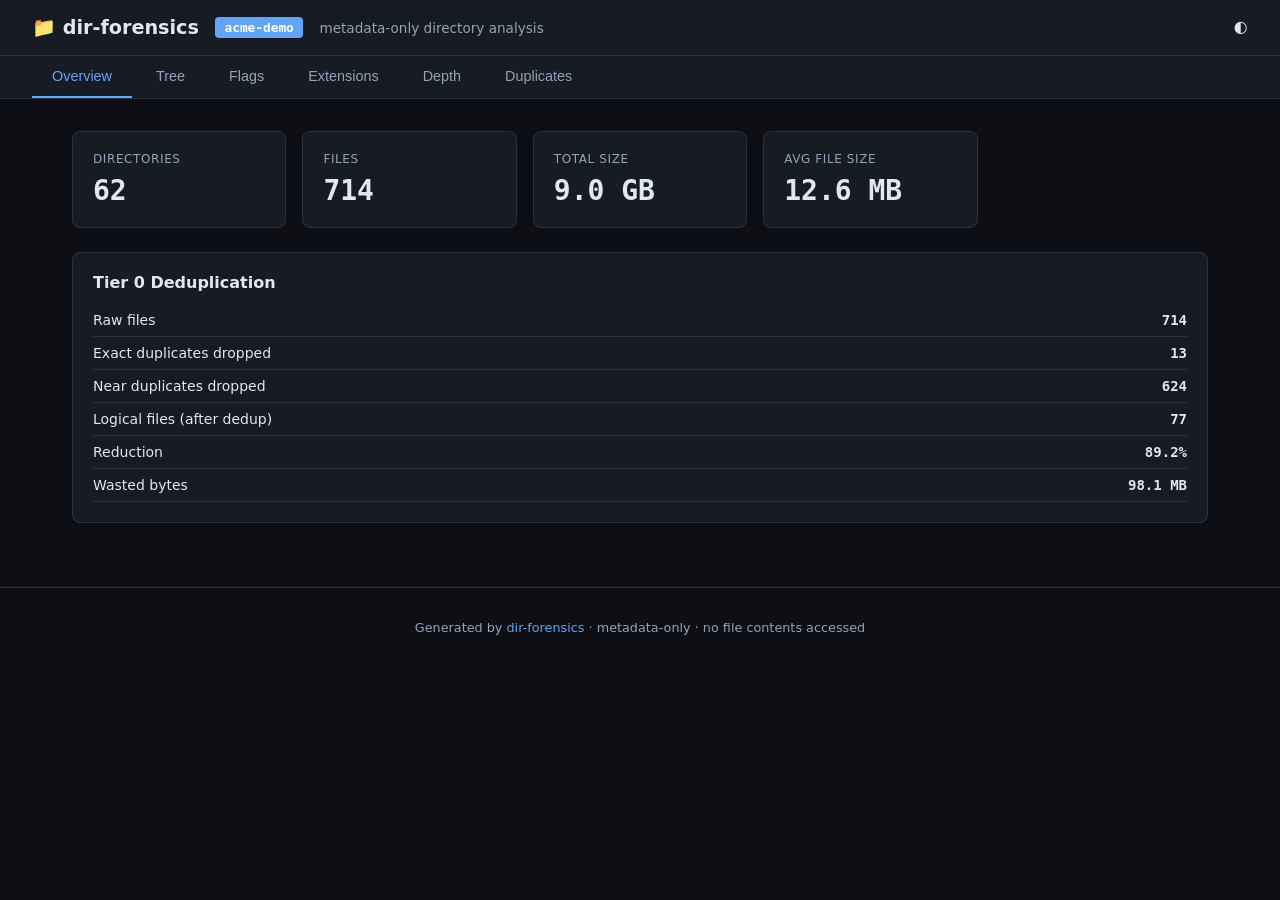
==== docs/demo/index.html @ 6485199d "docs: add static demo viewer for GitHub Pages - Synthetic acme-demo dataset (714 files, 62 dirs) - S" ====
<!DOCTYPE html>
<html lang="en" data-theme="dark">
<head>
  <meta charset="UTF-8">
  <meta name="viewport" content="width=device-width, initial-scale=1.0">
  <title>dir-forensics — acme-demo</title>
  <link rel="stylesheet" href="./styles.css">
</head>
<body>
  <header>
    <h1>📁 dir-forensics</h1>
    <span class="case-badge">acme-demo</span>
    <span class="meta">metadata-only directory analysis</span>
    <span style="margin-left:auto;cursor:pointer;user-select:none" onclick="document.documentElement.dataset.theme = document.documentElement.dataset.theme === 'dark' ? 'light' : 'dark'">🌓</span>
  </header>

  <nav class="tabs">
    <button class="tab active" data-tab="overview">Overview</button>
    <button class="tab" data-tab="tree">Tree</button>
    <button class="tab" data-tab="flags">Flags</button>
    <button class="tab" data-tab="ext">Extensions</button>
    <button class="tab" data-tab="depth">Depth</button>
    <button class="tab" data-tab="dupes">Duplicates</button>
  </nav>

  <main>
    <!-- Overview -->
    <section id="tab-overview" class="tab-panel active">
      <div class="grid" id="overview-cards"></div>
      <div id="tier0-panel"></div>
    </section>

    <!-- Tree -->
    <section id="tab-tree" class="tab-panel">
      <div class="controls"><input class="search-input" id="tree-filter" placeholder="Filter tree nodes..."></div>
      <div id="tree-container"></div>
    </section>

    <!-- Flags -->
    <section id="tab-flags" class="tab-panel">
      <div id="flags-summary"></div>
      <div class="card" style="margin-bottom:1rem"><div id="flags-chart"></div></div>
      <div id="flags-table"></div>
    </section>

    <!-- Extensions -->
    <section id="tab-ext" class="tab-panel">
      <div class="controls"><input class="search-input" id="ext-filter" placeholder="Filter extensions..."></div>
      <div class="card" style="margin-bottom:1rem"><div id="ext-chart"></div></div>
      <div id="ext-table"></div>
    </section>

    <!-- Depth -->
    <section id="tab-depth" class="tab-panel">
      <div class="card" style="margin-bottom:1rem"><div id="depth-chart"></div></div>
      <div id="depth-table"></div>
    </section>

    <!-- Duplicates -->
    <section id="tab-dupes" class="tab-panel">
      <div class="controls"><input class="search-input" id="dupes-filter" placeholder="Filter duplicates..."></div>
      <div id="dupes-summary"></div>
      <div id="dupes-list"></div>
    </section>
  </main>

  <footer>
    Generated by <a href="https://github.com/CashlessConsumer/dir-forensics">dir-forensics</a> · metadata-only · no file contents accessed
  </footer>

  <script>CASE = "acme-demo";</script>
  <script>DEMO_BASE = ".";</script>
  <script src="./app.js"></script>
</body>
</html>
---- docs/demo/styles.css ----
/* dir-forensics viewer — dark-first, themeable */

:root {
  --bg: #0d0f14; --bg-card: #161b24; --bg-elevated: #1e2530;
  --border: #2a3441; --text: #e2e8f0; --text-dim: #94a3b8;
  --accent: #60a5fa; --accent-2: #818cf8;
  --green: #22c55e; --yellow: #eab308; --orange: #fb923c; --red: #f87171;
}

[data-theme="light"] {
  --bg: #f8fafc; --bg-card: #ffffff; --bg-elevated: #f1f5f9;
  --border: #cbd5e1; --text: #0f172a; --text-dim: #64748b;
  --accent: #2563eb; --accent-2: #6366f1;
}

* { margin: 0; padding: 0; box-sizing: border-box; }
body { font-family: -apple-system, BlinkMacSystemFont, "Segoe UI", system-ui, sans-serif; background: var(--bg); color: var(--text); font-size: 14px; }

header { display: flex; align-items: center; gap: 1rem; padding: 1rem 2rem; background: var(--bg-card); border-bottom: 1px solid var(--border); }
header h1 { font-size: 1.2rem; font-weight: 600; }
.case-badge { background: var(--accent); color: #fff; padding: 0.2rem 0.6rem; border-radius: 4px; font-size: 0.8rem; font-weight: 600; font-family: monospace; }
.meta { color: var(--text-dim); font-size: 0.85rem; }

.tabs { display: flex; gap: 0.25rem; padding: 0 2rem; background: var(--bg-card); border-bottom: 1px solid var(--border); }
.tab { background: none; border: none; color: var(--text-dim); padding: 0.75rem 1.25rem; cursor: pointer; font-size: 0.9rem; border-bottom: 2px solid transparent; transition: 0.15s; }
.tab:hover { color: var(--text); }
.tab.active { color: var(--accent); border-bottom-color: var(--accent); }

main { max-width: 1200px; margin: 0 auto; padding: 2rem; }
.tab-panel { display: none; }
.tab-panel.active { display: block; }

.grid { display: grid; grid-template-columns: repeat(auto-fill, minmax(200px, 1fr)); gap: 1rem; margin-bottom: 1.5rem; }
.card { background: var(--bg-card); border: 1px solid var(--border); border-radius: 8px; padding: 1.25rem; }
.card .label { font-size: 0.75rem; text-transform: uppercase; letter-spacing: 0.05em; color: var(--text-dim); margin-bottom: 0.5rem; }
.card .value { font-size: 1.75rem; font-weight: 700; font-family: "SF Mono", "Fira Code", monospace; }
.card .sub { font-size: 0.8rem; color: var(--text-dim); margin-top: 0.25rem; }

#tier0-panel { margin-top: 1.5rem; }
#tier0-panel h3 { margin-bottom: 0.75rem; font-size: 1rem; }
.tier0-stat { display: flex; justify-content: space-between; padding: 0.5rem 0; border-bottom: 1px solid var(--border); }
.tier0-stat span:last-child { font-family: monospace; font-weight: 600; }

.controls { margin-bottom: 1rem; }
.search-input { width: 100%; padding: 0.6rem 0.8rem; background: var(--bg-elevated); border: 1px solid var(--border); border-radius: 6px; color: var(--text); font-size: 0.9rem; }
.search-input:focus { outline: none; border-color: var(--accent); }

#tree-container { background: var(--bg-card); border: 1px solid var(--border); border-radius: 8px; padding: 1rem; max-height: 75vh; overflow: auto; }
.tree-node { display: flex; align-items: center; gap: 0.5rem; padding: 0.2rem 0; cursor: default; font-size: 0.85rem; }
.tree-node[onclick] { cursor: pointer; }
.tree-node:hover { background: var(--bg-elevated); }
.tree-toggle { width: 1rem; color: var(--text-dim); user-select: none; }
.tree-label { flex: 1; font-weight: 500; }
.tree-count { color: var(--text-dim); font-size: 0.75rem; white-space: nowrap; }
.tree-children { margin-left: 1.5rem; }

.flag-row { display: flex; align-items: center; gap: 0.75rem; padding: 0.4rem 0; }
.flag-cat { width: 140px; font-weight: 600; font-size: 0.85rem; }
.bar-track { flex: 1; height: 22px; background: var(--bg-elevated); border-radius: 4px; overflow: hidden; }
.bar-fill { display: block; height: 100%; background: var(--accent); border-radius: 4px; transition: width 0.3s; min-width: 2px; }
.flag-count { width: 80px; text-align: right; font-family: monospace; font-weight: 600; }

.flag-table, #ext-table table, #depth-table table { width: 100%; border-collapse: collapse; margin-top: 1rem; background: var(--bg-card); border-radius: 8px; overflow: hidden; border: 1px solid var(--border); }
.flag-table th, .flag-table td { padding: 0.6rem 0.8rem; text-align: left; border-bottom: 1px solid var(--border); font-size: 0.85rem; }
.flag-table th { background: var(--bg-elevated); font-weight: 600; text-transform: uppercase; font-size: 0.75rem; color: var(--text-dim); }
.flag-table tr:last-child td { border-bottom: none; }
.flag-table tr:hover td { background: var(--bg-elevated); }

.severity { padding: 0.15rem 0.5rem; border-radius: 3px; font-size: 0.7rem; font-weight: 700; text-transform: uppercase; }
.severity-critical { background: var(--red); color: #fff; }
.severity-high { background: var(--orange); color: #fff; }
.severity-medium { background: var(--yellow); color: #000; }
.severity-low { background: var(--green); color: #fff; }

.bar-row { display: flex; align-items: center; gap: 0.75rem; padding: 0.3rem 0; }
.bar-label { width: 80px; font-family: monospace; font-size: 0.85rem; }
.bar-value { width: 200px; text-align: right; font-family: monospace; font-size: 0.8rem; color: var(--text-dim); }

.dupe-group { background: var(--bg-card); border: 1px solid var(--border); border-radius: 6px; padding: 0.75rem; margin-bottom: 0.5rem; }
.dupe-group .name { font-weight: 600; font-family: monospace; }
.dupe-group .count { color: var(--orange); font-size: 0.8rem; margin-left: 0.5rem; }
.dupe-group .path { font-size: 0.75rem; color: var(--text-dim); font-family: monospace; padding: 0.1rem 0; word-break: break-all; }

.empty { color: var(--text-dim); font-style: italic; padding: 1rem; text-align: center; }

footer { text-align: center; padding: 2rem; color: var(--text-dim); font-size: 0.8rem; border-top: 1px solid var(--border); margin-top: 2rem; }
footer a { color: var(--accent); text-decoration: none; }
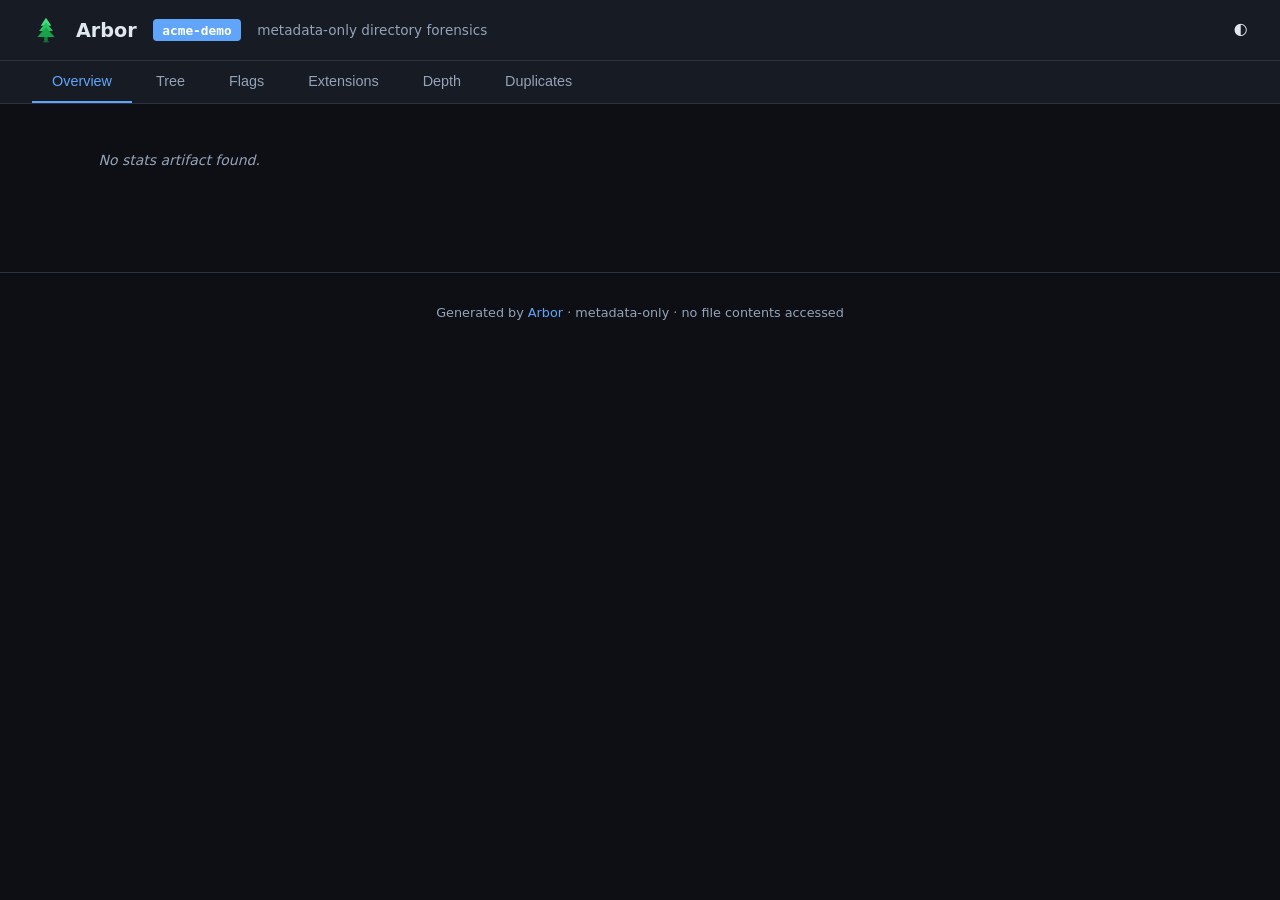
==== commit dde236e4: "brand: rename to Arbor + logo + branded viewer - Package: dirforensics → arbor - CLI entrypoint: arb" ====
--- a/docs/demo/index.html
+++ b/docs/demo/index.html
@@ -3,14 +3,15 @@
 <head>
   <meta charset="UTF-8">
   <meta name="viewport" content="width=device-width, initial-scale=1.0">
-  <title>dir-forensics — acme-demo</title>
+  <title>Arbor — acme-demo</title>
   <link rel="stylesheet" href="./styles.css">
 </head>
 <body>
   <header>
-    <h1>📁 dir-forensics</h1>
+    <img src="./logo.svg" alt="Arbor" class="logo">
+    <h1>Arbor</h1>
     <span class="case-badge">acme-demo</span>
-    <span class="meta">metadata-only directory analysis</span>
+    <span class="meta">metadata-only directory forensics</span>
     <span style="margin-left:auto;cursor:pointer;user-select:none" onclick="document.documentElement.dataset.theme = document.documentElement.dataset.theme === 'dark' ? 'light' : 'dark'">🌓</span>
   </header>
 
@@ -65,7 +66,7 @@
   </main>
 
   <footer>
-    Generated by <a href="https://github.com/CashlessConsumer/dir-forensics">dir-forensics</a> · metadata-only · no file contents accessed
+    Generated by <a href="https://github.com/CashlessConsumer/arbor">Arbor</a> · metadata-only · no file contents accessed
   </footer>
 
   <script>CASE = "acme-demo";</script>
--- a/docs/demo/styles.css
+++ b/docs/demo/styles.css
@@ -18,6 +18,7 @@
 
 header { display: flex; align-items: center; gap: 1rem; padding: 1rem 2rem; background: var(--bg-card); border-bottom: 1px solid var(--border); }
 header h1 { font-size: 1.2rem; font-weight: 600; }
+.logo { width: 28px; height: 28px; }
 .case-badge { background: var(--accent); color: #fff; padding: 0.2rem 0.6rem; border-radius: 4px; font-size: 0.8rem; font-weight: 600; font-family: monospace; }
 .meta { color: var(--text-dim); font-size: 0.85rem; }
 
